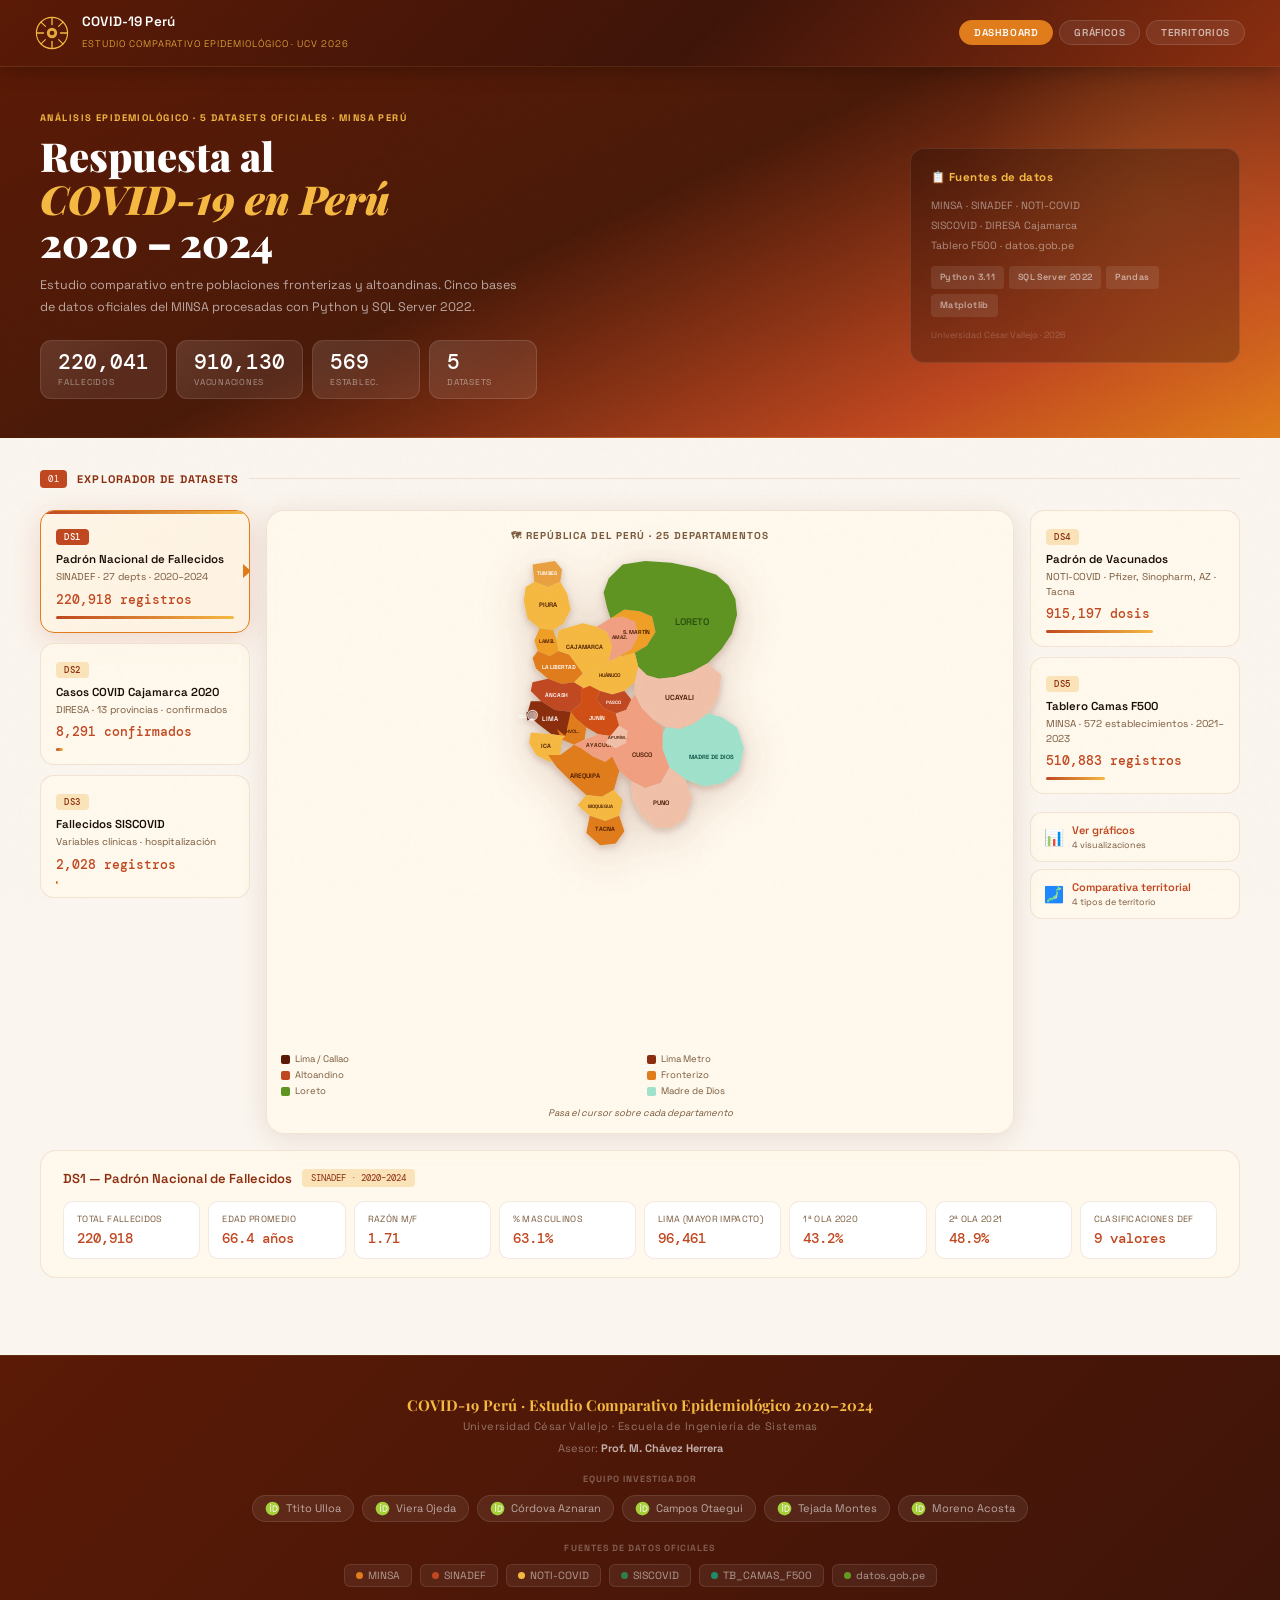
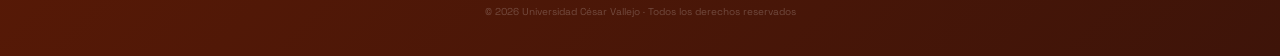
==== index.html @ 0654b274 "Add files via upload" ====
<!DOCTYPE html>
<html lang="es">
<head>
<meta charset="UTF-8"/>
<meta name="viewport" content="width=device-width, initial-scale=1.0"/>
<title>COVID-19 Perú — Dashboard Principal</title>
<link href="https://fonts.googleapis.com/css2?family=Playfair+Display:ital,wght@0,700;0,900;1,400&family=Space+Grotesk:wght@300;400;500;600;700&family=DM+Mono:wght@400;500&display=swap" rel="stylesheet"/>
<link rel="stylesheet" href="shared.css"/>
<style>
/* ── INDEX-SPECIFIC ── */
.dashboard {
  display: grid;
  grid-template-columns: 210px 1fr 210px;
  gap: 16px;
  align-items: start;
}
.ds-col { display:flex; flex-direction:column; gap:10px; }

/* Dataset cards */
.ds-card {
  background: var(--glass); border:1px solid var(--border);
  border-radius:14px; padding:13px 15px; cursor:pointer;
  transition: all .22s var(--ease); position:relative; overflow:hidden;
  backdrop-filter: blur(8px);
}
.ds-card::before {
  content:''; position:absolute; top:0; left:0; right:0; height:2.5px;
  background: linear-gradient(90deg,var(--c4),var(--c2));
  transform: scaleX(0); transform-origin:left;
  transition: transform .3s var(--ease);
}
.ds-card:hover { border-color:var(--c2); transform:translateY(-2px); box-shadow:var(--sh); }
.ds-card:hover::before, .ds-card.active::before { transform:scaleX(1); }
.ds-card.active {
  border:1.5px solid var(--c3);
  background: linear-gradient(135deg,#FFF5E6,var(--c0));
  box-shadow: 0 6px 28px rgba(192,72,32,.18);
}
.ds-card.left.active::after {
  content:''; position:absolute; right:-9px; top:50%; transform:translateY(-50%);
  border:7px solid transparent; border-left:8px solid var(--c3); z-index:2;
}
.ds-card.right.active::after {
  content:''; position:absolute; left:-9px; top:50%; transform:translateY(-50%);
  border:7px solid transparent; border-right:8px solid var(--c3); z-index:2;
}
.ds-tag {
  font-family:'DM Mono',monospace; font-size:9px; font-weight:500;
  background:var(--c1); color:var(--c5); padding:2px 8px;
  border-radius:4px; display:inline-block; margin-bottom:6px; letter-spacing:.06em;
  transition: all .2s;
}
.ds-card.active .ds-tag { background:var(--c4); color:#fff; }
.ds-card h3 { font-size:11.5px; font-weight:600; color:var(--ink); line-height:1.4; margin-bottom:3px; }
.ds-card p  { font-size:10px; color:var(--muted); line-height:1.45; }
.ds-stat { font-family:'DM Mono',monospace; font-size:13px; font-weight:500; color:var(--c4); margin-top:6px; }
.ds-bar {
  height:3px; border-radius:2px; margin-top:8px;
  background:linear-gradient(90deg,var(--c4),var(--c2));
  transform-origin:left; transition:transform .5s var(--ease);
}

/* Map wrapper */
.map-wrap {
  background: var(--glass); border:1px solid var(--border);
  border-radius:18px; padding:18px 14px 14px;
  display:flex; flex-direction:column; align-items:center;
  box-shadow: var(--sh); backdrop-filter:blur(10px);
  animation: mapReveal .9s var(--ease) .2s both;
}
.map-title {
  font-size:10px; font-weight:700; color:var(--muted);
  letter-spacing:.1em; text-transform:uppercase; text-align:center; margin-bottom:12px;
}
#peru-map {
  width:100%; max-width:260px;
  filter: drop-shadow(0 8px 22px rgba(90,26,6,.18));
  animation: mapReveal 1s var(--ease) .4s both;
}
.dep {
  cursor:pointer;
  transition: filter .18s, opacity .18s, transform .2s;
  transform-origin:center; transform-box:fill-box;
}
.dep:hover {
  filter:brightness(1.22) saturate(1.3);
  opacity:.88; transform:scale(1.025);
}
.dep-label {
  pointer-events:none;
  font-family:'Space Grotesk',sans-serif;
  font-weight:600;
}

.map-legend {
  display:grid; grid-template-columns:1fr 1fr; gap:4px 14px;
  margin-top:14px; width:100%;
}
.leg { display:flex; align-items:center; gap:5px; font-size:9.5px; color:var(--muted); }
.leg-sq { width:9px; height:9px; border-radius:2px; flex-shrink:0; }
.map-hint { font-size:9.5px; color:var(--muted); text-align:center; margin-top:10px; font-style:italic; }

/* Detail panel */
.detail-panel {
  background:var(--glass); border:1px solid var(--border);
  border-radius:16px; padding:18px 22px; margin-top:16px;
  backdrop-filter:blur(8px);
  animation:fadeUp .5s var(--ease) .5s both;
}
.dp-hdr { display:flex; align-items:center; gap:10px; margin-bottom:14px; flex-wrap:wrap; }
.dp-hdr h3 { font-size:13px; font-weight:600; color:var(--c5); }
.dp-sub { font-family:'DM Mono',monospace; font-size:9px; background:var(--c1); color:var(--c5); padding:3px 9px; border-radius:4px; }

/* Quick-nav links */
.quick-nav-link {
  display:flex; align-items:center; gap:8px;
  background:var(--glass); border:1px solid var(--border);
  border-radius:12px; padding:10px 13px; text-decoration:none;
  transition:all .2s var(--ease); font-size:11px; font-weight:600; color:var(--c4);
}
.quick-nav-link:hover { border-color:var(--c2); transform:translateY(-2px); box-shadow:var(--sh); }

@media(max-width:900px){
  .dashboard { grid-template-columns:1fr; }
}
</style>
</head>
<body>

<div class="map-tooltip" id="mapTooltip"></div>

<!-- ══ HEADER ══ -->
<header>
  <div class="logo">
    <svg class="logo-icon" viewBox="0 0 36 36" fill="none" xmlns="http://www.w3.org/2000/svg">
      <circle cx="18" cy="18" r="16.5" stroke="#F5B942" stroke-width="1.2"/>
      <circle cx="18" cy="18" r="5.5" fill="#F5B942" opacity=".9"/>
      <circle cx="18" cy="18" r="2.5" fill="#5A1A06"/>
      <line x1="18" y1="2" x2="18" y2="9" stroke="#F5B942" stroke-width="1.4" stroke-linecap="round"/>
      <line x1="18" y1="27" x2="18" y2="34" stroke="#F5B942" stroke-width="1.4" stroke-linecap="round"/>
      <line x1="2" y1="18" x2="9" y2="18" stroke="#F5B942" stroke-width="1.4" stroke-linecap="round"/>
      <line x1="27" y1="18" x2="34" y2="18" stroke="#F5B942" stroke-width="1.4" stroke-linecap="round"/>
      <line x1="6.4" y1="6.4" x2="11" y2="11" stroke="#F5B942" stroke-width="1.2" stroke-linecap="round"/>
      <line x1="25" y1="25" x2="29.6" y2="29.6" stroke="#F5B942" stroke-width="1.2" stroke-linecap="round"/>
      <line x1="29.6" y1="6.4" x2="25" y2="11" stroke="#F5B942" stroke-width="1.2" stroke-linecap="round"/>
      <line x1="11" y1="25" x2="6.4" y2="29.6" stroke="#F5B942" stroke-width="1.2" stroke-linecap="round"/>
    </svg>
    <div class="logo-text">
      <h1>COVID-19 Perú</h1>
      <span>Estudio Comparativo Epidemiológico · UCV 2026</span>
    </div>
  </div>
  <nav>
    <a href="index.html"       class="npill active">Dashboard</a>
    <a href="graficos.html"    class="npill">Gráficos</a>
    <a href="territorios.html" class="npill">Territorios</a>
  </nav>
</header>

<!-- ══ HERO ══ -->
<div class="hero">
  <div>
    <div class="hero-eyebrow">Análisis epidemiológico · 5 datasets oficiales · MINSA Perú</div>
    <h2 class="hero-title">Respuesta al<br/><em>COVID-19 en Perú</em><br/>2020 – 2024</h2>
    <p class="hero-sub">Estudio comparativo entre poblaciones fronterizas y altoandinas. Cinco bases de datos oficiales del MINSA procesadas con Python y SQL Server 2022.</p>
    <div class="hero-stats">
      <div class="hstat"><div class="hval counter" data-target="220918">0</div><div class="hlbl">Fallecidos</div></div>
      <div class="hstat"><div class="hval counter" data-target="915197">0</div><div class="hlbl">Vacunaciones</div></div>
      <div class="hstat"><div class="hval counter" data-target="572">0</div><div class="hlbl">Establec.</div></div>
      <div class="hstat"><div class="hval">5</div><div class="hlbl">Datasets</div></div>
    </div>
  </div>
  <div class="hero-source">
    <strong>📋 Fuentes de datos</strong>
    MINSA · SINADEF · NOTI-COVID<br/>
    SISCOVID · DIRESA Cajamarca<br/>
    Tablero F500 · datos.gob.pe
    <div class="src-pills">
      <span class="src-pill">Python 3.11</span>
      <span class="src-pill">SQL Server 2022</span>
      <span class="src-pill">Pandas</span>
      <span class="src-pill">Matplotlib</span>
    </div>
    <div style="font-size:9px;color:rgba(255,255,255,.22);margin-top:10px">Universidad César Vallejo · 2026</div>
  </div>
</div>

<!-- ══ MAIN ══ -->
<main>
  <section id="dashboard">
    <div class="sec-hdr reveal">
      <span class="sec-num">01</span>
      <span class="sec-ttl">Explorador de datasets</span>
      <div class="sec-line"></div>
    </div>

    <div class="dashboard">

      <!-- Columna izquierda -->
      <div class="ds-col">
        <div class="ds-card left active reveal" id="d1" onclick="activate(1)">
          <span class="ds-tag">DS1</span>
          <h3>Padrón Nacional de Fallecidos</h3>
          <p>SINADEF · 27 depts · 2020–2024</p>
          <div class="ds-stat">220,918 registros</div>
          <div class="ds-bar" style="width:100%"></div>
        </div>
        <div class="ds-card left reveal" id="d2" onclick="activate(2)">
          <span class="ds-tag">DS2</span>
          <h3>Casos COVID Cajamarca 2020</h3>
          <p>DIRESA · 13 provincias · confirmados</p>
          <div class="ds-stat">8,291 confirmados</div>
          <div class="ds-bar" style="width:4%"></div>
        </div>
        <div class="ds-card left reveal" id="d3" onclick="activate(3)">
          <span class="ds-tag">DS3</span>
          <h3>Fallecidos SISCOVID</h3>
          <p>Variables clínicas · hospitalización</p>
          <div class="ds-stat">2,028 registros</div>
          <div class="ds-bar" style="width:1%"></div>
        </div>
      </div>

      <!-- ══ MAPA PERÚ CENTRAL ══ -->
      <div class="map-wrap">
        <div class="map-title">🗺 República del Perú · 25 Departamentos</div>

        <!--
          SVG trazado a partir de coordenadas geográficas reales de Perú.
          Proyección: lon/lat → x/y lineal ajustada al viewBox 300×560.
          Longitud rango: ~69°O – ~81.5°O  → x: 0–300
          Latitud  rango: ~0.1°S – ~18.4°S → y: 0–560
          Factor x: 300/(81.5-69)  = ~24  | Factor y: 560/(18.4-0.1) = ~30.6
          Origin: lon=-81.5 → x=0 ; lat=-0.1°S → y=0 (norte arriba)
        -->
        <svg id="peru-map" viewBox="0 0 300 560" xmlns="http://www.w3.org/2000/svg">
          <defs>
            <filter id="dsh" x="-8%" y="-8%" width="116%" height="116%">
              <feDropShadow dx="0" dy="3" stdDeviation="4" flood-color="rgba(90,26,6,.22)"/>
            </filter>
          </defs>
          <g filter="url(#dsh)">

<!-- ══ TUMBES — extremo noroeste, pequeño trapecio ══ -->
<path class="dep" data-name="Tumbes" data-falls="—" fill="#E8A040"
  d="M26,12 L52,8 L60,18 L58,32 L44,38 L28,32 Z"/>
<text class="dep-label" x="43" y="24" text-anchor="middle" font-size="6" fill="#fff">TUMBES</text>

<!-- ══ PIURA — norte costa, más grande que Tumbes ══ -->
<path class="dep" data-name="Piura" data-falls="13,101" fill="#F5B942"
  d="M28,32 L44,38 L58,32 L66,46 L70,64 L62,80 L50,88 L34,86 L20,74 L16,54 L18,38 Z"/>
<text class="dep-label" x="44" y="61" text-anchor="middle" font-size="7.5" fill="#4A1A00">PIURA</text>

<!-- ══ LAMBAYEQUE — costa angosta ══ -->
<path class="dep" data-name="Lambayeque" data-falls="4,980" fill="#EF9F27"
  d="M34,86 L50,88 L54,100 L56,112 L46,118 L32,112 L28,100 Z"/>
<text class="dep-label" x="42" y="103" text-anchor="middle" font-size="6" fill="#4A1A00">LAMB.</text>

<!-- ══ LA LIBERTAD — costa-sierra norte, alargado E-O ══ -->
<path class="dep" data-name="La Libertad" data-falls="11,005" fill="#E07C1B"
  d="M32,112 L46,118 L56,112 L68,116 L82,122 L84,138 L74,148 L60,150 L44,144 L30,132 L26,120 Z"/>
<text class="dep-label" x="56" y="133" text-anchor="middle" font-size="6.5" fill="#fff">LA LIBERTAD</text>

<!-- ══ CAJAMARCA — sierra norte, grande, irregular ══ -->
<path class="dep" data-name="Cajamarca" data-falls="2,760" fill="#F5B942"
  d="M56,88 L70,84 L84,80 L100,84 L112,90 L118,106 L114,124 L100,134 L84,138 L68,116 L56,112 L54,100 Z"/>
<text class="dep-label" x="86" y="110" text-anchor="middle" font-size="7" fill="#4A1A00">CAJAMARCA</text>

<!-- ══ AMAZONAS — selva norte, debajo de Ecuador ══ -->
<path class="dep" data-name="Amazonas" data-falls="1,740" fill="#F0A080"
  d="M100,84 L116,74 L130,72 L144,78 L148,94 L140,110 L126,118 L114,124 L118,106 L112,90 Z"/>
<text class="dep-label" x="126" y="98" text-anchor="middle" font-size="6" fill="#4A1A00">AMAZ.</text>

<!-- ══ SAN MARTÍN — selva norcentral ══ -->
<path class="dep" data-name="San Martín" data-falls="2,910" fill="#EF9F27"
  d="M116,74 L132,64 L150,66 L164,72 L168,90 L158,106 L144,114 L130,118 L126,118 L140,110 L148,94 L144,78 L130,72 Z"/>
<text class="dep-label" x="146" y="92" text-anchor="middle" font-size="6.5" fill="#4A1A00">S. MARTÍN</text>

<!-- ══ LORETO — el más grande, noreste amazónico ══ -->
<path class="dep" data-name="Loreto" data-falls="4,352" fill="#5E9420"
  d="M130,12 L156,8 L186,10 L214,16 L238,24 L252,36 L260,52 L262,70
     L256,92 L244,110 L228,126 L210,136 L190,142 L172,144 L158,140
     L148,130 L144,114 L158,106 L168,90 L164,72 L150,66 L132,64 L116,74
     L112,62 L108,44 L114,28 Z"/>
<text class="dep-label" x="210" y="82" text-anchor="middle" font-size="11" fill="#2A5010">LORETO</text>

<!-- ══ ÁNCASH — sierra costera ══ -->
<path class="dep" data-name="Áncash" data-falls="4,290" fill="#C04820"
  d="M26,148 L44,144 L60,150 L74,148 L84,154 L82,172 L70,182 L52,180 L36,170 L24,158 Z"/>
<text class="dep-label" x="54" y="165" text-anchor="middle" font-size="6.5" fill="#fff">ÁNCASH</text>

<!-- ══ HUÁNUCO — sierra-selva central ══ -->
<path class="dep" data-name="Huánuco" data-falls="2,180" fill="#F5B942"
  d="M84,138 L100,134 L114,124 L126,118 L130,118 L144,114 L148,130 L144,148 L132,158 L118,162 L104,158 L92,152 L82,156 L82,172 L84,154 L74,148 Z"/>
<text class="dep-label" x="115" y="142" text-anchor="middle" font-size="6" fill="#4A1A00">HUÁNUCO</text>

<!-- ══ UCAYALI — selva central, segundo más grande ══ -->
<path class="dep" data-name="Ucayali" data-falls="2,420" fill="#F0C0A8"
  d="M148,130 L158,140 L172,144 L190,142 L210,136 L228,126 L244,140
     L240,166 L228,184 L212,196 L196,202 L180,200 L164,190 L152,178
     L144,162 L144,148 Z"/>
<text class="dep-label" x="196" y="168" text-anchor="middle" font-size="8.5" fill="#4A1A00">UCAYALI</text>

<!-- ══ LIMA — costa centro, mayor densidad poblacional ══ -->
<path class="dep" data-name="Lima" data-falls="96,461" fill="#8B2E10"
  d="M24,170 L36,170 L52,180 L70,182 L74,198 L64,210 L48,208 L32,196 L20,184 Z"/>
<text class="dep-label" x="46" y="193" text-anchor="middle" font-size="7.5" fill="#fff" font-weight="700">LIMA</text>

<!-- ══ CALLAO — muy pequeño, puerto de Lima ══ -->
<path class="dep" data-name="Callao" data-falls="10,853" fill="#5A1A06"
  d="M19,183 L26,180 L28,188 L20,192 Z"/>
<text class="dep-label" x="14" y="189" text-anchor="middle" font-size="5" fill="#fff">CLL</text>

<!-- ══ PASCO — sierra central, pequeño ══ -->
<path class="dep" data-name="Pasco" data-falls="—" fill="#C04820"
  d="M104,158 L118,162 L132,158 L140,168 L134,180 L122,184 L108,178 L100,168 Z"/>
<text class="dep-label" x="120" y="173" text-anchor="middle" font-size="5.5" fill="#fff">PASCO</text>

<!-- ══ JUNÍN — sierra-selva central ══ -->
<path class="dep" data-name="Junín" data-falls="7,602" fill="#D05015"
  d="M82,172 L82,156 L92,152 L104,158 L100,168 L108,178 L122,184 L126,198
     L116,210 L102,208 L88,200 L76,190 L70,182 Z"/>
<text class="dep-label" x="100" y="192" text-anchor="middle" font-size="6.5" fill="#fff">JUNÍN</text>

<!-- ══ HUANCAVELICA — sierra ══ -->
<path class="dep" data-name="Huancavelica" data-falls="—" fill="#E07C1B"
  d="M70,182 L76,190 L88,200 L86,214 L74,220 L60,214 L54,202 L64,210 Z"/>
<text class="dep-label" x="72" y="206" text-anchor="middle" font-size="5.5" fill="#4A1A00">HVCL.</text>

<!-- ══ ICA — costa sur ══ -->
<path class="dep" data-name="Ica" data-falls="3,820" fill="#F5B942"
  d="M48,208 L64,210 L60,214 L58,232 L46,240 L30,232 L22,218 L24,206 Z"/>
<text class="dep-label" x="42" y="224" text-anchor="middle" font-size="7" fill="#4A1A00">ICA</text>

<!-- ══ AYACUCHO — sierra sur centro ══ -->
<path class="dep" data-name="Ayacucho" data-falls="1,970" fill="#F0A080"
  d="M86,214 L102,208 L116,210 L126,198 L138,206 L136,224 L124,236
     L110,240 L96,234 L82,224 L74,220 Z"/>
<text class="dep-label" x="106" y="223" text-anchor="middle" font-size="6.5" fill="#4A1A00">AYACUCHO</text>

<!-- ══ APURÍMAC — sierra, pequeño entre Ayacucho/Cusco ══ -->
<path class="dep" data-name="Apurímac" data-falls="1,696" fill="#F0C0A8"
  d="M116,210 L126,198 L136,204 L134,218 L122,224 L110,218 Z"/>
<text class="dep-label" x="123" y="213" text-anchor="middle" font-size="5" fill="#4A1A00">APURÍM.</text>

<!-- ══ MADRE DE DIOS — selva sur, grande ══ -->
<path class="dep" data-name="Madre de Dios" data-falls="—" fill="#9FE1CB"
  d="M196,202 L212,196 L228,184 L244,188 L262,200 L270,224 L264,250
     L246,264 L224,268 L202,260 L184,246 L176,226 L176,208 L180,200 Z"/>
<text class="dep-label" x="232" y="236" text-anchor="middle" font-size="7" fill="#085041">MADRE DE DIOS</text>

<!-- ══ CUSCO — sierra sur, grande e irregular ══ -->
<path class="dep" data-name="Cusco" data-falls="5,291" fill="#F0A080"
  d="M122,184 L134,180 L140,168 L144,162 L152,178 L164,190 L176,200
     L176,208 L176,226 L184,246 L174,264 L156,270 L140,262 L126,250
     L118,234 L124,236 L136,224 L134,218 L136,204 L126,198 Z"/>
<text class="dep-label" x="152" y="234" text-anchor="middle" font-size="7.5" fill="#4A1A00">CUSCO</text>

<!-- ══ AREQUIPA — costa-sierra sur, grande ══ -->
<path class="dep" data-name="Arequipa" data-falls="10,636" fill="#E07C1B"
  d="M58,232 L74,220 L82,224 L96,234 L110,240 L118,234 L126,250 L120,272
     L106,280 L88,278 L70,262 L54,246 L44,232 Z"/>
<text class="dep-label" x="86" y="258" text-anchor="middle" font-size="7.5" fill="#4A1A00">AREQUIPA</text>

<!-- ══ PUNO — sierra sur, altiplano, frontera con Bolivia ══ -->
<path class="dep" data-name="Puno" data-falls="3,540" fill="#F0C0A8"
  d="M156,270 L174,264 L184,246 L202,260 L210,282 L202,306 L186,316
     L168,316 L152,302 L142,284 L140,270 L140,262 Z"/>
<text class="dep-label" x="174" y="290" text-anchor="middle" font-size="7.5" fill="#4A1A00">PUNO</text>

<!-- ══ MOQUEGUA — pequeño, costa-sierra sur ══ -->
<path class="dep" data-name="Moquegua" data-falls="—" fill="#F5B942"
  d="M88,278 L106,280 L120,272 L130,284 L126,302 L110,308 L92,302 L78,290 Z"/>
<text class="dep-label" x="104" y="293" text-anchor="middle" font-size="5.5" fill="#4A1A00">MOQUEGUA</text>

<!-- ══ TACNA — extremo sur, frontera con Chile ══ -->
<path class="dep" data-name="Tacna" data-falls="1,820" fill="#E07C1B"
  d="M92,302 L110,308 L126,302 L132,320 L122,334 L104,336 L88,322 Z"/>
<text class="dep-label" x="110" y="320" text-anchor="middle" font-size="7" fill="#4A1A00" font-weight="700">TACNA</text>

<!-- ══ CAPITAL LIMA — pin animado ══ -->
<circle cx="26" cy="186" r="5.5" fill="none" stroke="#fff" stroke-width="1.5" opacity=".8" pointer-events="none"/>
<circle cx="26" cy="186" r="3" fill="#fff" opacity=".9" pointer-events="none">
  <animate attributeName="r" values="3;5.5;3" dur="2.2s" repeatCount="indefinite"/>
  <animate attributeName="opacity" values=".9;.35;.9" dur="2.2s" repeatCount="indefinite"/>
</circle>

          </g>
        </svg>

        <div class="map-legend">
          <span class="leg"><span class="leg-sq" style="background:#5A1A06"></span>Lima / Callao</span>
          <span class="leg"><span class="leg-sq" style="background:#8B2E10"></span>Lima Metro</span>
          <span class="leg"><span class="leg-sq" style="background:#C04820"></span>Altoandino</span>
          <span class="leg"><span class="leg-sq" style="background:#E07C1B"></span>Fronterizo</span>
          <span class="leg"><span class="leg-sq" style="background:#5E9420"></span>Loreto</span>
          <span class="leg"><span class="leg-sq" style="background:#9FE1CB"></span>Madre de Dios</span>
        </div>
        <p class="map-hint">Pasa el cursor sobre cada departamento</p>
      </div>

      <!-- Columna derecha -->
      <div class="ds-col">
        <div class="ds-card right reveal" id="d4" onclick="activate(4)">
          <span class="ds-tag">DS4</span>
          <h3>Padrón de Vacunados</h3>
          <p>NOTI-COVID · Pfizer, Sinopharm, AZ · Tacna</p>
          <div class="ds-stat">915,197 dosis</div>
          <div class="ds-bar" style="width:60%"></div>
        </div>
        <div class="ds-card right reveal" id="d5" onclick="activate(5)">
          <span class="ds-tag">DS5</span>
          <h3>Tablero Camas F500</h3>
          <p>MINSA · 572 establecimientos · 2021–2023</p>
          <div class="ds-stat">510,883 registros</div>
          <div class="ds-bar" style="width:33%"></div>
        </div>
        <div style="margin-top:8px;display:flex;flex-direction:column;gap:7px">
          <a href="graficos.html" class="quick-nav-link">
            <span style="font-size:16px">📊</span>
            <span>Ver gráficos<br/><span style="font-size:9px;font-weight:400;color:var(--muted)">4 visualizaciones</span></span>
          </a>
          <a href="territorios.html" class="quick-nav-link">
            <span style="font-size:16px">🗾</span>
            <span>Comparativa territorial<br/><span style="font-size:9px;font-weight:400;color:var(--muted)">4 tipos de territorio</span></span>
          </a>
        </div>
      </div>
    </div>

    <!-- Panel indicadores -->
    <div class="detail-panel reveal" id="detail-panel">
      <div class="dp-hdr">
        <h3 id="panel-title">DS1 — Padrón Nacional de Fallecidos</h3>
        <span class="dp-sub" id="panel-sub">SINADEF · 2020–2024</span>
      </div>
      <div class="metrics-grid" id="panel-grid"></div>
    </div>
  </section>
</main>

<!-- ══ FOOTER ══ -->
<footer class="site-footer">
  <div class="footer-inner">
    <div class="ft-title">COVID-19 Perú · Estudio Comparativo Epidemiológico 2020–2024</div>
    <div class="ft-university">Universidad César Vallejo · Escuela de Ingeniería de Sistemas</div>
    <div class="ft-advisor">Asesor: <strong>Prof. M. Chávez Herrera</strong></div>
    <div class="ft-team-label">Equipo investigador</div>
    <div class="ft-team">
      <a href="https://orcid.org/0009-0001-5290-4197" target="_blank" rel="noopener" class="ft-author"><svg class="orcid-icon" viewBox="0 0 24 24"><circle cx="12" cy="12" r="11" fill="#A6CE39"/><path d="M8.5 7h1.2v10H8.5V7zm3.8 0h3.2c3 0 4.5 1.7 4.5 5s-1.5 5-4.5 5h-3.2V7zm1.2 1.2v7.6h1.9c2.2 0 3.3-1.3 3.3-3.8s-1.1-3.8-3.3-3.8h-1.9z" fill="#fff"/><circle cx="9.1" cy="5.2" r="1" fill="#fff"/></svg>Ttito Ulloa</a>
      <a href="https://orcid.org/0009-0002-9994-5348" target="_blank" rel="noopener" class="ft-author"><svg class="orcid-icon" viewBox="0 0 24 24"><circle cx="12" cy="12" r="11" fill="#A6CE39"/><path d="M8.5 7h1.2v10H8.5V7zm3.8 0h3.2c3 0 4.5 1.7 4.5 5s-1.5 5-4.5 5h-3.2V7zm1.2 1.2v7.6h1.9c2.2 0 3.3-1.3 3.3-3.8s-1.1-3.8-3.3-3.8h-1.9z" fill="#fff"/><circle cx="9.1" cy="5.2" r="1" fill="#fff"/></svg>Viera Ojeda</a>
      <a href="https://orcid.org/0009-0005-4680-3567" target="_blank" rel="noopener" class="ft-author"><svg class="orcid-icon" viewBox="0 0 24 24"><circle cx="12" cy="12" r="11" fill="#A6CE39"/><path d="M8.5 7h1.2v10H8.5V7zm3.8 0h3.2c3 0 4.5 1.7 4.5 5s-1.5 5-4.5 5h-3.2V7zm1.2 1.2v7.6h1.9c2.2 0 3.3-1.3 3.3-3.8s-1.1-3.8-3.3-3.8h-1.9z" fill="#fff"/><circle cx="9.1" cy="5.2" r="1" fill="#fff"/></svg>Córdova Aznaran</a>
      <a href="https://orcid.org/0009-0003-2269-3434" target="_blank" rel="noopener" class="ft-author"><svg class="orcid-icon" viewBox="0 0 24 24"><circle cx="12" cy="12" r="11" fill="#A6CE39"/><path d="M8.5 7h1.2v10H8.5V7zm3.8 0h3.2c3 0 4.5 1.7 4.5 5s-1.5 5-4.5 5h-3.2V7zm1.2 1.2v7.6h1.9c2.2 0 3.3-1.3 3.3-3.8s-1.1-3.8-3.3-3.8h-1.9z" fill="#fff"/><circle cx="9.1" cy="5.2" r="1" fill="#fff"/></svg>Campos Otaegui</a>
      <a href="https://orcid.org/0009-0008-6090-768X" target="_blank" rel="noopener" class="ft-author"><svg class="orcid-icon" viewBox="0 0 24 24"><circle cx="12" cy="12" r="11" fill="#A6CE39"/><path d="M8.5 7h1.2v10H8.5V7zm3.8 0h3.2c3 0 4.5 1.7 4.5 5s-1.5 5-4.5 5h-3.2V7zm1.2 1.2v7.6h1.9c2.2 0 3.3-1.3 3.3-3.8s-1.1-3.8-3.3-3.8h-1.9z" fill="#fff"/><circle cx="9.1" cy="5.2" r="1" fill="#fff"/></svg>Tejada Montes</a>
      <a href="https://orcid.org/0009-0006-7442-1854" target="_blank" rel="noopener" class="ft-author"><svg class="orcid-icon" viewBox="0 0 24 24"><circle cx="12" cy="12" r="11" fill="#A6CE39"/><path d="M8.5 7h1.2v10H8.5V7zm3.8 0h3.2c3 0 4.5 1.7 4.5 5s-1.5 5-4.5 5h-3.2V7zm1.2 1.2v7.6h1.9c2.2 0 3.3-1.3 3.3-3.8s-1.1-3.8-3.3-3.8h-1.9z" fill="#fff"/><circle cx="9.1" cy="5.2" r="1" fill="#fff"/></svg>Moreno Acosta</a>
    </div>
    <div class="ft-sources-label">Fuentes de datos oficiales</div>
    <div class="ft-sources">
      <a href="https://www.gob.pe/minsa" target="_blank" rel="noopener" class="ft-source-link"><span class="src-dot" style="background:#E07C1B"></span>MINSA</a>
      <a href="https://www.datosabiertos.gob.pe/dataset/informaci%C3%B3n-de-fallecidos-del-sistema-nacional-de-defunciones-ministerio-de-salud" target="_blank" rel="noopener" class="ft-source-link"><span class="src-dot" style="background:#C04820"></span>SINADEF</a>
      <a href="https://www.datosabiertos.gob.pe/dataset/casos-positivos-por-covid-19-ministerio-de-salud-minsa" target="_blank" rel="noopener" class="ft-source-link"><span class="src-dot" style="background:#F5B942"></span>NOTI-COVID</a>
      <a href="https://covid19.minsa.gob.pe/sala_situacional.asp" target="_blank" rel="noopener" class="ft-source-link"><span class="src-dot" style="background:#2E7D4F"></span>SISCOVID</a>
      <a href="https://www.datosabiertos.gob.pe/dataset/camas-hospitalarias-tb_camas_f500-ministerio-de-salud" target="_blank" rel="noopener" class="ft-source-link"><span class="src-dot" style="background:#1D8C6A"></span>TB_CAMAS_F500</a>
      <a href="https://www.datosabiertos.gob.pe/group/datos-abiertos-de-covid-19" target="_blank" rel="noopener" class="ft-source-link"><span class="src-dot" style="background:#639922"></span>datos.gob.pe</a>
    </div>
    <div class="ft-copy">© 2026 Universidad César Vallejo · Todos los derechos reservados</div>
  </div>
</footer>

<script>
/* ── Dataset data ── */
const DATA = {
  1:{title:"DS1 — Padrón Nacional de Fallecidos",sub:"SINADEF · 2020–2024",metrics:[
    {l:"Total fallecidos",v:"220,918"},{l:"Edad promedio",v:"66.4 años"},
    {l:"Razón M/F",v:"1.71"},{l:"% masculinos",v:"63.1%"},
    {l:"Lima (mayor impacto)",v:"96,461"},{l:"1ª Ola 2020",v:"43.2%"},
    {l:"2ª Ola 2021",v:"48.9%"},{l:"Clasificaciones DEF",v:"9 valores"}]},
  2:{title:"DS2 — Cajamarca 2020",sub:"DIRESA Cajamarca",metrics:[
    {l:"Provincias cubiertas",v:"13"},{l:"Casos confirmados",v:"8,291"},
    {l:"Fallecidos registrados",v:"6"},{l:"Recuperados",v:"3,438"},
    {l:"Sospechosos",v:"registrados"},{l:"Cobertura temporal",v:"Año 2020"}]},
  3:{title:"DS3 — Fallecidos SISCOVID",sub:"MINSA · variables clínicas",metrics:[
    {l:"Registros totales",v:"2,028"},{l:"Hospitalizados",v:"91.5%"},
    {l:"Fallec. en establec.",v:"93.2%"},{l:"Concentrado Tacna",v:"97.8%"},
    {l:"Departamentos",v:"9"},{l:"Variables clínicas",v:"incluidas"}]},
  4:{title:"DS4 — Padrón Vacunados NOTI-COVID",sub:"Tacna · feb 2021 – oct 2024",metrics:[
    {l:"Total aplicaciones",v:"915,197"},{l:"Pfizer",v:"68.0%"},
    {l:"Sinopharm",v:"20.6%"},{l:"AstraZeneca",v:"8.0%"},
    {l:"Moderna",v:"3.4%"},{l:"Pico jul 2021",v:"103,507 dosis"},
    {l:"Grupo 20–29 años",v:"16.4%"},{l:"Mujeres vacunadas",v:"50.6%"}]},
  5:{title:"DS5 — Tablero Camas F500",sub:"MINSA · mar 2021 – dic 2023",metrics:[
    {l:"Registros longitudinales",v:"510,883"},{l:"Establecimientos",v:"572"},
    {l:"UCI nacionales",v:"156 camas"},{l:"Ventiladores totales",v:"401"},
    {l:"Front. selváticos UCI",v:"18"},{l:"Altoandinos UCI",v:"34"},
    {l:"Costa/Interior UCI",v:"93"},{l:"Regiones cubiertas",v:"25"}]}
};

const EASE = t => 1 - Math.pow(1-t, 4);

function activate(n) {
  [1,2,3,4,5].forEach(i => {
    const c = document.getElementById('d'+i);
    if(c) c.classList.remove('active');
  });
  document.getElementById('d'+n).classList.add('active');
  const d = DATA[n];
  document.getElementById('panel-title').textContent = d.title;
  document.getElementById('panel-sub').textContent   = d.sub;
  const grid = document.getElementById('panel-grid');
  grid.style.cssText = 'opacity:0;transform:translateY(8px);transition:none';
  setTimeout(() => {
    grid.innerHTML = d.metrics.map((m,i) => `
      <div class="metric" style="animation-delay:${i*.045}s">
        <div class="metric-lbl">${m.l}</div>
        <div class="metric-val" style="font-size:${m.v.length>12?'11px':'14px'}">${m.v}</div>
      </div>`).join('');
    requestAnimationFrame(() => {
      grid.style.cssText = 'opacity:1;transform:translateY(0);transition:opacity .3s,transform .3s';
    });
  }, 140);
}
activate(1);

/* Counters */
function animCount(el) {
  const target = +el.dataset.target;
  const dur = 1800; const start = performance.now();
  (function step(now){
    const t = Math.min((now-start)/dur, 1);
    el.textContent = Math.round(EASE(t)*target).toLocaleString('es-PE');
    if(t < 1) requestAnimationFrame(step);
  })(start);
}
setTimeout(() => document.querySelectorAll('.counter').forEach(animCount), 450);

/* Scroll reveal */
const ro = new IntersectionObserver(ee => {
  ee.forEach(e => { if(e.isIntersecting){ e.target.classList.add('visible'); ro.unobserve(e.target); } });
}, {threshold:.1});
document.querySelectorAll('.reveal').forEach(el => ro.observe(el));

/* Map tooltip */
const tooltip = document.getElementById('mapTooltip');
document.querySelectorAll('.dep').forEach(dep => {
  dep.addEventListener('mouseenter', () => {
    tooltip.innerHTML = `<strong>${dep.dataset.name}</strong>Fallecidos: ${dep.dataset.falls||'—'}`;
    tooltip.classList.add('show');
  });
  dep.addEventListener('mousemove', e => {
    tooltip.style.left = (e.clientX+14)+'px';
    tooltip.style.top  = (e.clientY-36)+'px';
  });
  dep.addEventListener('mouseleave', () => tooltip.classList.remove('show'));
});
</script>
</body>
</html>
---- shared.css ----
/* ══════════════════════════════════════════════
   COVID-19 PERÚ — SHARED STYLES
   Universidad César Vallejo · 2026
══════════════════════════════════════════════ */

/* ── TOKENS ── */
:root {
  --ink:    #1A0E06;
  --paper:  #FAF5EE;
  --c0:     #FEF3E2;
  --c1:     #FAE3B8;
  --c2:     #F5B942;
  --c3:     #E07C1B;
  --c4:     #C04820;
  --c5:     #8B2E10;
  --c6:     #5A1A06;
  --green:  #2E7D4F;
  --teal:   #1D8C6A;
  --muted:  #7A5A3C;
  --border: rgba(160,100,50,.14);
  --glass:  rgba(255,248,235,.85);
  --sh:     0 4px 28px rgba(90,26,6,.11);
  --ease:   cubic-bezier(.4,0,.2,1);
}

* { box-sizing: border-box; margin: 0; padding: 0; }
html { scroll-behavior: smooth; }

body {
  font-family: 'Space Grotesk', sans-serif;
  background: var(--paper);
  color: var(--ink);
  min-height: 100vh;
  display: flex;
  flex-direction: column;
}

/* noise overlay */
body::before {
  content: '';
  position: fixed; inset: 0;
  pointer-events: none; z-index: 9000;
  opacity: .35;
  background-image: url("data:image/svg+xml,%3Csvg viewBox='0 0 200 200' xmlns='http://www.w3.org/2000/svg'%3E%3Cfilter id='n'%3E%3CfeTurbulence type='fractalNoise' baseFrequency='.85' numOctaves='4' stitchTiles='stitch'/%3E%3C/filter%3E%3Crect width='100%25' height='100%25' filter='url(%23n)' opacity='.03'/%3E%3C/svg%3E");
}

/* ── KEYFRAMES ── */
@keyframes fadeUp    { from { opacity:0; transform:translateY(26px) } to { opacity:1; transform:translateY(0) } }
@keyframes fadeIn    { from { opacity:0 } to { opacity:1 } }
@keyframes slideRight{ from { opacity:0; transform:translateX(-18px) } to { opacity:1; transform:translateX(0) } }
@keyframes slideLeft { from { opacity:0; transform:translateX(18px) } to { opacity:1; transform:translateX(0) } }
@keyframes mapReveal { from { opacity:0; transform:scale(.95) } to { opacity:1; transform:scale(1) } }
@keyframes spinSlow  { to { transform:rotate(360deg) } }
@keyframes navIn     { from { opacity:0; transform:translateY(-10px) } to { opacity:1; transform:translateY(0) } }
@keyframes pulse     { 0%,100%{transform:scale(1);opacity:1} 50%{transform:scale(1.12);opacity:.7} }

/* ── HEADER ── */
header {
  background: linear-gradient(135deg, var(--c6) 0%, #3E1409 55%, var(--c5) 100%);
  padding: .9rem 2.2rem;
  display: flex; align-items: center; justify-content: space-between;
  position: sticky; top: 0; z-index: 500;
  border-bottom: 1px solid rgba(255,200,100,.1);
  box-shadow: 0 2px 20px rgba(0,0,0,.28);
  animation: navIn .5s var(--ease) both;
}
.logo { display:flex; align-items:center; gap:13px; }
.logo-icon { width:34px; height:34px; flex-shrink:0; animation:spinSlow 22s linear infinite; }
.logo-text h1 { font-size:13.5px; font-weight:600; color:#fff; letter-spacing:.01em; line-height:1.2; }
.logo-text span { font-size:9.5px; color:var(--c2); letter-spacing:.1em; text-transform:uppercase; font-weight:300; }
nav { display:flex; gap:6px; align-items:center; }
.npill {
  font-size:10px; font-weight:600; color:rgba(255,255,255,.65);
  background:rgba(255,255,255,.07); border:1px solid rgba(255,255,255,.12);
  border-radius:99px; padding:5px 14px; cursor:pointer;
  text-decoration:none; letter-spacing:.06em; text-transform:uppercase;
  transition: all .2s var(--ease);
}
.npill:hover { background:rgba(255,255,255,.16); color:#fff; border-color:rgba(255,255,255,.26); }
.npill.active { background:var(--c3); border-color:var(--c3); color:#fff; }

/* ── MAIN WRAPPER ── */
main { padding:2rem 2.5rem; max-width:1280px; margin:0 auto; width:100%; flex:1; }
section { margin-bottom:2.8rem; }

/* ── SECTION HEADER ── */
.sec-hdr { display:flex; align-items:center; gap:10px; margin-bottom:1.4rem; }
.sec-num  { font-family:'DM Mono',monospace; font-size:9px; background:var(--c4); color:#fff; padding:3px 8px; border-radius:4px; letter-spacing:.07em; }
.sec-ttl  { font-size:11px; font-weight:700; color:var(--c5); letter-spacing:.1em; text-transform:uppercase; }
.sec-line { flex:1; height:1px; background:var(--border); }

/* ── REVEAL ── */
.reveal { opacity:0; transform:translateY(22px); transition:opacity .6s var(--ease), transform .6s var(--ease); }
.reveal.visible { opacity:1; transform:translateY(0); }

/* ── HERO ── */
.hero {
  background: linear-gradient(155deg, var(--c6) 0%, #4A1A09 45%, var(--c4) 80%, var(--c3) 100%);
  padding: 2.8rem 2.5rem 2.4rem;
  display: grid; grid-template-columns:1fr 330px; gap:2.5rem; align-items:center;
  position: relative; overflow:hidden;
}
.hero::before {
  content:''; position:absolute; right:-60px; top:-60px;
  width:380px; height:380px; border-radius:50%;
  background:radial-gradient(circle,rgba(245,185,66,.14) 0%,transparent 70%);
  pointer-events:none;
}
.hero::after {
  content:''; position:absolute; left:0; bottom:0; right:0;
  height:1px; background:linear-gradient(90deg,transparent,rgba(245,185,66,.3),transparent);
}
.hero-eyebrow {
  font-size:9.5px; font-weight:700; letter-spacing:.15em; text-transform:uppercase;
  color:var(--c2); margin-bottom:10px;
  animation:fadeUp .5s var(--ease) .1s both;
}
.hero-title {
  font-family:'Playfair Display',serif;
  font-size:clamp(24px,3.5vw,40px); font-weight:900;
  color:#fff; line-height:1.08; margin-bottom:12px;
  animation:fadeUp .6s var(--ease) .18s both;
}
.hero-title em { color:var(--c2); font-style:italic; }
.hero-sub {
  font-size:12.5px; color:rgba(255,255,255,.62); line-height:1.7;
  max-width:480px; animation:fadeUp .6s var(--ease) .26s both;
}
.hero-stats {
  display:flex; gap:9px; flex-wrap:wrap; margin-top:1.4rem;
  animation:fadeUp .6s var(--ease) .34s both;
}
.hstat {
  background:rgba(255,255,255,.08); border:1px solid rgba(255,255,255,.13);
  border-radius:11px; padding:11px 17px; min-width:108px;
  transition:all .22s var(--ease); cursor:default; position:relative; overflow:hidden;
}
.hstat::after { content:''; position:absolute; inset:0; background:linear-gradient(135deg,rgba(255,255,255,.05) 0%,transparent 60%); }
.hstat:hover { transform:translateY(-3px); background:rgba(255,255,255,.14); }
.hval { font-family:'DM Mono',monospace; font-size:21px; font-weight:500; color:#fff; line-height:1; }
.hlbl { font-size:8.5px; color:rgba(255,255,255,.48); letter-spacing:.09em; text-transform:uppercase; margin-top:4px; }
.hero-source {
  background:rgba(0,0,0,.25); border:1px solid rgba(255,255,255,.1);
  border-radius:14px; padding:18px 20px; font-size:10.5px;
  color:rgba(255,255,255,.48); line-height:1.9;
  animation:slideLeft .7s var(--ease) .32s both;
  backdrop-filter:blur(8px);
}
.hero-source strong { color:var(--c2); font-size:11.5px; display:block; margin-bottom:7px; letter-spacing:.04em; }
.src-pills { display:flex; flex-wrap:wrap; gap:5px; margin-top:10px; }
.src-pill {
  font-size:9px; font-weight:600; padding:3px 9px; border-radius:4px;
  background:rgba(255,255,255,.09); color:rgba(255,255,255,.55); letter-spacing:.04em;
}

/* ── METRIC CARDS ── */
.metrics-grid { display:grid; grid-template-columns:repeat(auto-fill,minmax(130px,1fr)); gap:8px; }
.metric {
  background:#fff; border:1px solid var(--border); border-radius:10px;
  padding:11px 13px; transition:transform .18s var(--ease), box-shadow .18s;
}
.metric:hover { transform:translateY(-2px); box-shadow:var(--sh); }
.metric-lbl { font-size:9px; color:var(--muted); letter-spacing:.04em; text-transform:uppercase; margin-bottom:4px; }
.metric-val { font-family:'DM Mono',monospace; font-size:14px; font-weight:500; color:var(--c4); }

/* ── FOOTER ── */
.site-footer {
  background: linear-gradient(135deg, var(--c6) 0%, #3E1409 100%);
  padding: 2.4rem 2.5rem;
  border-top: 1px solid rgba(255,200,100,.1);
}
.footer-inner { max-width:1280px; margin:0 auto; text-align:center; }
.ft-title       { font-family:'Playfair Display',serif; font-size:15px; color:var(--c2); font-weight:700; margin-bottom:4px; }
.ft-university  { font-size:11px; color:rgba(255,255,255,.4); margin-bottom:8px; letter-spacing:.04em; }
.ft-advisor     { font-size:11px; color:rgba(255,255,255,.4); margin-bottom:18px; }
.ft-advisor strong { color:rgba(255,255,255,.65); }
.ft-team-label  { font-size:9px; font-weight:700; letter-spacing:.12em; text-transform:uppercase; color:rgba(255,255,255,.3); margin-bottom:10px; }
.ft-team        { display:flex; flex-wrap:wrap; justify-content:center; gap:8px; margin-bottom:20px; }
.ft-author {
  display:inline-flex; align-items:center; gap:6px;
  font-size:11px; color:rgba(255,255,255,.6);
  text-decoration:none; background:rgba(255,255,255,.07);
  border:1px solid rgba(255,255,255,.1); border-radius:99px;
  padding:5px 12px; transition:all .2s var(--ease);
}
.ft-author:hover { background:rgba(166,206,57,.15); border-color:#A6CE39; color:#fff; }
.orcid-icon { width:15px; height:15px; flex-shrink:0; }
.ft-sources-label { font-size:9px; font-weight:700; letter-spacing:.12em; text-transform:uppercase; color:rgba(255,255,255,.3); margin-bottom:10px; }
.ft-sources { display:flex; flex-wrap:wrap; justify-content:center; gap:8px; margin-bottom:18px; }
.ft-source-link {
  display:inline-flex; align-items:center; gap:5px;
  font-size:10.5px; color:rgba(255,255,255,.55);
  text-decoration:none; background:rgba(255,255,255,.06);
  border:1px solid rgba(255,255,255,.1); border-radius:6px;
  padding:4px 11px; transition:all .2s var(--ease);
}
.ft-source-link:hover { background:rgba(255,255,255,.14); color:#fff; border-color:rgba(255,255,255,.25); }
.src-dot { width:7px; height:7px; border-radius:50%; display:inline-block; flex-shrink:0; }
.ft-copy { font-size:10px; color:rgba(255,255,255,.22); margin-top:4px; }

/* ── MAP TOOLTIP ── */
.map-tooltip {
  position:fixed; background:rgba(26,14,6,.9);
  color:#fff; font-size:11px; padding:7px 11px;
  border-radius:8px; pointer-events:none; z-index:9999;
  opacity:0; transition:opacity .15s; white-space:nowrap;
  border:1px solid rgba(245,185,66,.25);
  font-family:'Space Grotesk',sans-serif;
}
.map-tooltip.show { opacity:1; }
.map-tooltip strong { color:var(--c2); display:block; font-size:10px; margin-bottom:2px; }

/* ── RESPONSIVE ── */
@media(max-width:900px) {
  .hero { grid-template-columns:1fr; }
}
@media(max-width:600px) {
  main    { padding:1.2rem; }
  .hero   { padding:1.8rem 1.2rem; }
  header  { padding:.8rem 1.2rem; }
}
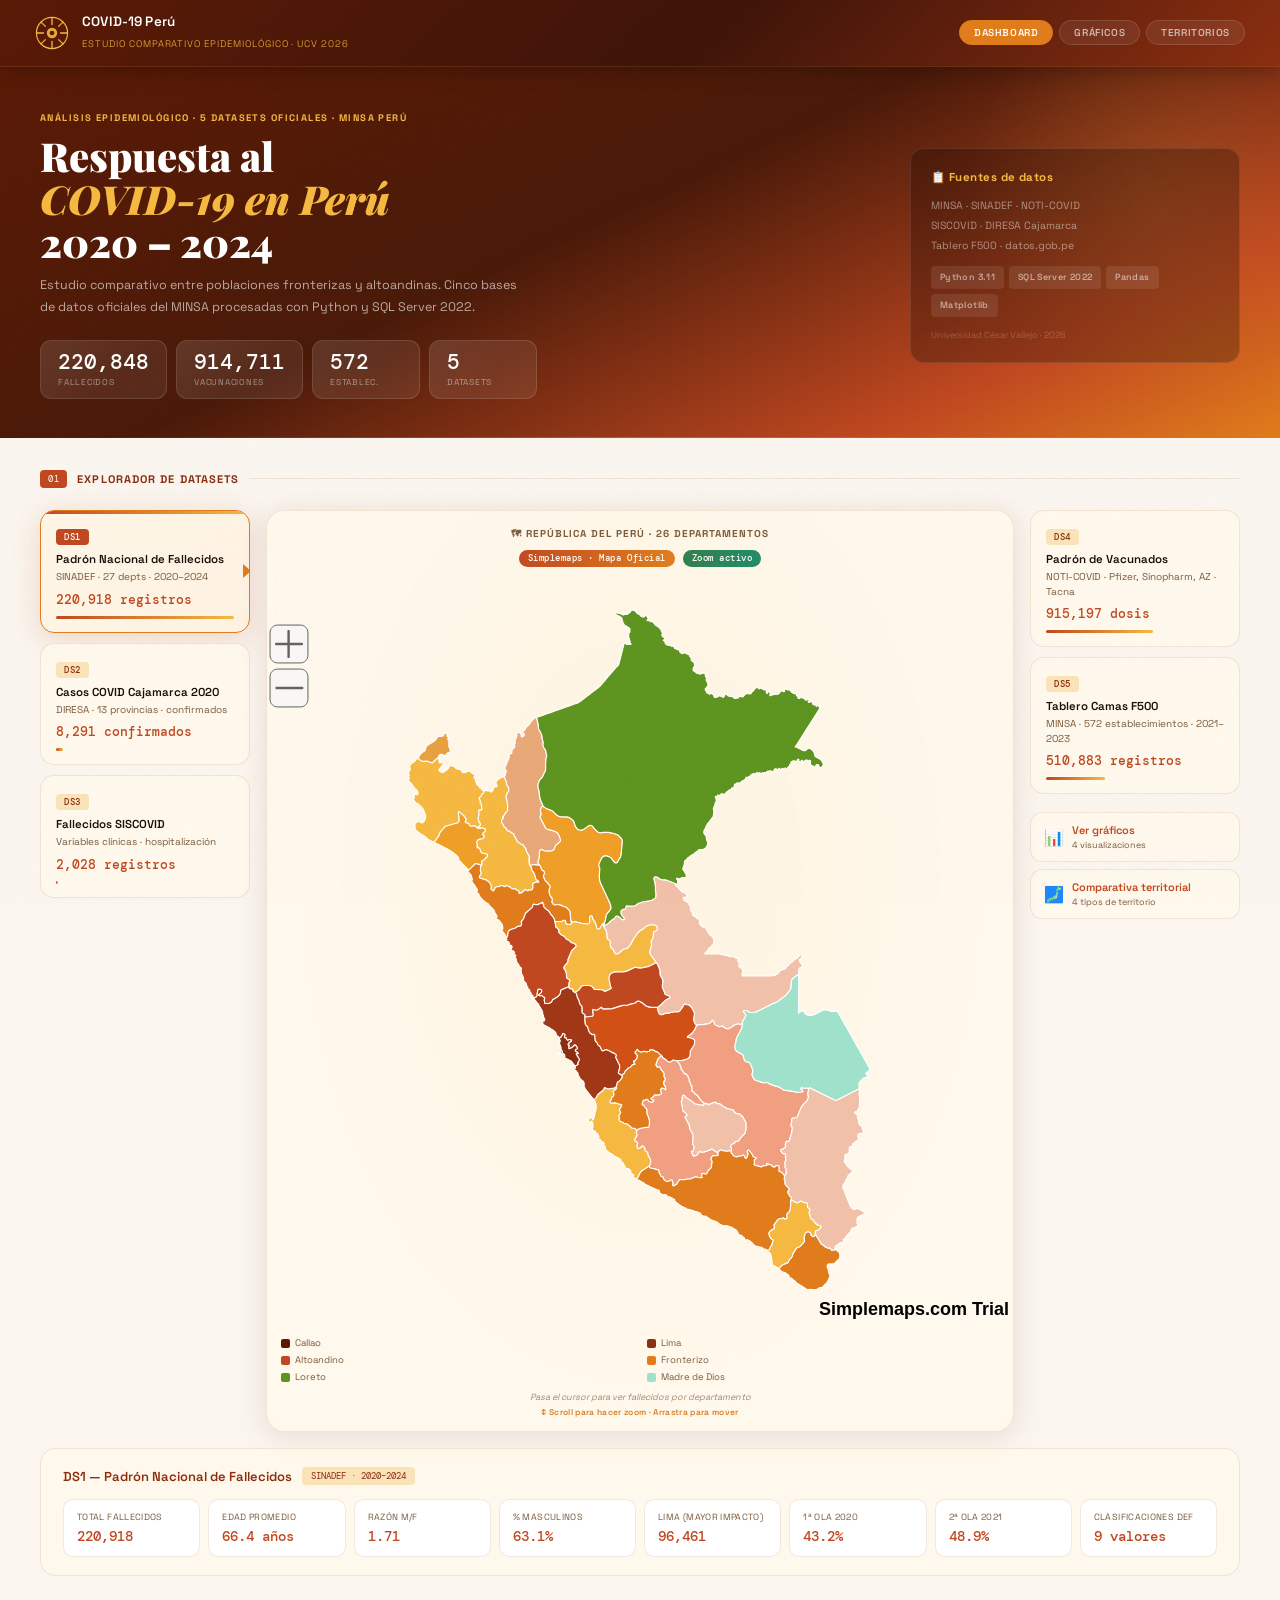
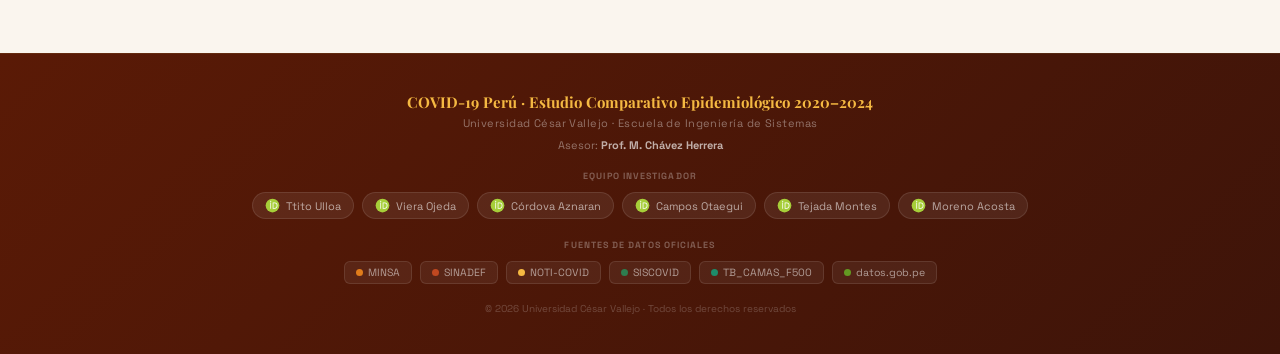
==== commit 78a790ed: "Add files via upload" ====
--- a/index.html
+++ b/index.html
@@ -6,6 +6,11 @@
 <title>COVID-19 Perú — Dashboard Principal</title>
 <link href="https://fonts.googleapis.com/css2?family=Playfair+Display:ital,wght@0,700;0,900;1,400&family=Space+Grotesk:wght@300;400;500;600;700&family=DM+Mono:wght@400;500&display=swap" rel="stylesheet"/>
 <link rel="stylesheet" href="shared.css"/>
+
+<!-- Simplemaps Peru -->
+<script src="mapdata.js"></script>
+<script src="countrymap.js"></script>
+
 <style>
 /* ── INDEX-SPECIFIC ── */
 .dashboard {
@@ -60,49 +65,117 @@
   transform-origin:left; transition:transform .5s var(--ease);
 }
 
-/* Map wrapper */
+/* ══ MAP WRAPPER — Simplemaps ══ */
 .map-wrap {
-  background: var(--glass); border:1px solid var(--border);
-  border-radius:18px; padding:18px 14px 14px;
-  display:flex; flex-direction:column; align-items:center;
-  box-shadow: var(--sh); backdrop-filter:blur(10px);
+  background: var(--glass);
+  border: 1px solid var(--border);
+  border-radius: 18px;
+  padding: 16px 14px 14px;
+  display: flex;
+  flex-direction: column;
+  align-items: center;
+  box-shadow: var(--sh);
+  backdrop-filter: blur(10px);
   animation: mapReveal .9s var(--ease) .2s both;
-}
+  position: relative;
+  overflow: hidden;
+}
+
+/* subtle background glow */
+.map-wrap::before {
+  content: '';
+  position: absolute;
+  inset: 0;
+  background: radial-gradient(ellipse at 50% 40%, rgba(245,185,66,.07) 0%, transparent 70%);
+  pointer-events: none;
+}
+
 .map-title {
-  font-size:10px; font-weight:700; color:var(--muted);
-  letter-spacing:.1em; text-transform:uppercase; text-align:center; margin-bottom:12px;
-}
-#peru-map {
-  width:100%; max-width:260px;
-  filter: drop-shadow(0 8px 22px rgba(90,26,6,.18));
-  animation: mapReveal 1s var(--ease) .4s both;
-}
-.dep {
-  cursor:pointer;
-  transition: filter .18s, opacity .18s, transform .2s;
-  transform-origin:center; transform-box:fill-box;
-}
-.dep:hover {
-  filter:brightness(1.22) saturate(1.3);
-  opacity:.88; transform:scale(1.025);
-}
-.dep-label {
-  pointer-events:none;
-  font-family:'Space Grotesk',sans-serif;
-  font-weight:600;
+  font-size: 10px;
+  font-weight: 700;
+  color: var(--muted);
+  letter-spacing: .1em;
+  text-transform: uppercase;
+  text-align: center;
+  margin-bottom: 10px;
+}
+
+
+/* Simplemaps popup customization */
+.smaps-tooltip,
+[id*="smaps_tooltip"] {
+  font-family: 'Space Grotesk', sans-serif !important;
+  border-radius: 10px !important;
+  border: 1px solid rgba(245,185,66,.3) !important;
+  box-shadow: 0 8px 24px rgba(90,26,6,.2) !important;
+}
+
+/* Simplemaps zoom controls styling */
+.smaps-zoom-btn,
+div[class*="simplemaps"] button {
+  background: var(--glass) !important;
+  border: 1px solid var(--border) !important;
+  color: var(--c4) !important;
+  border-radius: 6px !important;
+}
+
+.map-info-bar {
+  display: flex;
+  align-items: center;
+  gap: 8px;
+  margin-bottom: 10px;
+  width: 100%;
+  justify-content: center;
+}
+
+.map-badge {
+  font-family: 'DM Mono', monospace;
+  font-size: 8.5px;
+  font-weight: 500;
+  padding: 3px 9px;
+  border-radius: 99px;
+  background: linear-gradient(90deg, var(--c4), var(--c3));
+  color: #fff;
+  letter-spacing: .06em;
 }
 
 .map-legend {
-  display:grid; grid-template-columns:1fr 1fr; gap:4px 14px;
-  margin-top:14px; width:100%;
-}
-.leg { display:flex; align-items:center; gap:5px; font-size:9.5px; color:var(--muted); }
+  display: grid;
+  grid-template-columns: 1fr 1fr;
+  gap: 5px 14px;
+  margin-top: 12px;
+  width: 100%;
+}
+.leg {
+  display: flex;
+  align-items: center;
+  gap: 5px;
+  font-size: 9.5px;
+  color: var(--muted);
+}
 .leg-sq { width:9px; height:9px; border-radius:2px; flex-shrink:0; }
-.map-hint { font-size:9.5px; color:var(--muted); text-align:center; margin-top:10px; font-style:italic; }
+
+.map-hint {
+  font-size: 9px;
+  color: var(--muted);
+  text-align: center;
+  margin-top: 8px;
+  font-style: italic;
+  opacity: .7;
+}
+
+.map-zoom-hint {
+  font-size: 8.5px;
+  color: var(--c3);
+  text-align: center;
+  margin-top: 4px;
+  font-weight: 600;
+  letter-spacing: .04em;
+}
 
 /* Detail panel */
 .detail-panel {
-  background:var(--glass); border:1px solid var(--border);
+  background: var(--glass); border:1px solid var(--border);
   border-radius:16px; padding:18px 22px; margin-top:16px;
   backdrop-filter:blur(8px);
   animation:fadeUp .5s var(--ease) .5s both;
@@ -122,12 +195,11 @@
 
 @media(max-width:900px){
   .dashboard { grid-template-columns:1fr; }
+  #simplemaps-peru { max-width:100%; }
 }
 </style>
 </head>
 <body>
-
-<div class="map-tooltip" id="mapTooltip"></div>
 
 <!-- ══ HEADER ══ -->
 <header>
@@ -221,182 +293,28 @@
         </div>
       </div>
 
-      <!-- ══ MAPA PERÚ CENTRAL ══ -->
+      <!-- ══ MAPA SIMPLEMAPS CENTRAL ══ -->
       <div class="map-wrap">
-        <div class="map-title">🗺 República del Perú · 25 Departamentos</div>
-
-        <!--
-          SVG trazado a partir de coordenadas geográficas reales de Perú.
-          Proyección: lon/lat → x/y lineal ajustada al viewBox 300×560.
-          Longitud rango: ~69°O – ~81.5°O  → x: 0–300
-          Latitud  rango: ~0.1°S – ~18.4°S → y: 0–560
-          Factor x: 300/(81.5-69)  = ~24  | Factor y: 560/(18.4-0.1) = ~30.6
-          Origin: lon=-81.5 → x=0 ; lat=-0.1°S → y=0 (norte arriba)
-        -->
-        <svg id="peru-map" viewBox="0 0 300 560" xmlns="http://www.w3.org/2000/svg">
-          <defs>
-            <filter id="dsh" x="-8%" y="-8%" width="116%" height="116%">
-              <feDropShadow dx="0" dy="3" stdDeviation="4" flood-color="rgba(90,26,6,.22)"/>
-            </filter>
-          </defs>
-          <g filter="url(#dsh)">
-
-<!-- ══ TUMBES — extremo noroeste, pequeño trapecio ══ -->
-<path class="dep" data-name="Tumbes" data-falls="—" fill="#E8A040"
-  d="M26,12 L52,8 L60,18 L58,32 L44,38 L28,32 Z"/>
-<text class="dep-label" x="43" y="24" text-anchor="middle" font-size="6" fill="#fff">TUMBES</text>
-
-<!-- ══ PIURA — norte costa, más grande que Tumbes ══ -->
-<path class="dep" data-name="Piura" data-falls="13,101" fill="#F5B942"
-  d="M28,32 L44,38 L58,32 L66,46 L70,64 L62,80 L50,88 L34,86 L20,74 L16,54 L18,38 Z"/>
-<text class="dep-label" x="44" y="61" text-anchor="middle" font-size="7.5" fill="#4A1A00">PIURA</text>
-
-<!-- ══ LAMBAYEQUE — costa angosta ══ -->
-<path class="dep" data-name="Lambayeque" data-falls="4,980" fill="#EF9F27"
-  d="M34,86 L50,88 L54,100 L56,112 L46,118 L32,112 L28,100 Z"/>
-<text class="dep-label" x="42" y="103" text-anchor="middle" font-size="6" fill="#4A1A00">LAMB.</text>
-
-<!-- ══ LA LIBERTAD — costa-sierra norte, alargado E-O ══ -->
-<path class="dep" data-name="La Libertad" data-falls="11,005" fill="#E07C1B"
-  d="M32,112 L46,118 L56,112 L68,116 L82,122 L84,138 L74,148 L60,150 L44,144 L30,132 L26,120 Z"/>
-<text class="dep-label" x="56" y="133" text-anchor="middle" font-size="6.5" fill="#fff">LA LIBERTAD</text>
-
-<!-- ══ CAJAMARCA — sierra norte, grande, irregular ══ -->
-<path class="dep" data-name="Cajamarca" data-falls="2,760" fill="#F5B942"
-  d="M56,88 L70,84 L84,80 L100,84 L112,90 L118,106 L114,124 L100,134 L84,138 L68,116 L56,112 L54,100 Z"/>
-<text class="dep-label" x="86" y="110" text-anchor="middle" font-size="7" fill="#4A1A00">CAJAMARCA</text>
-
-<!-- ══ AMAZONAS — selva norte, debajo de Ecuador ══ -->
-<path class="dep" data-name="Amazonas" data-falls="1,740" fill="#F0A080"
-  d="M100,84 L116,74 L130,72 L144,78 L148,94 L140,110 L126,118 L114,124 L118,106 L112,90 Z"/>
-<text class="dep-label" x="126" y="98" text-anchor="middle" font-size="6" fill="#4A1A00">AMAZ.</text>
-
-<!-- ══ SAN MARTÍN — selva norcentral ══ -->
-<path class="dep" data-name="San Martín" data-falls="2,910" fill="#EF9F27"
-  d="M116,74 L132,64 L150,66 L164,72 L168,90 L158,106 L144,114 L130,118 L126,118 L140,110 L148,94 L144,78 L130,72 Z"/>
-<text class="dep-label" x="146" y="92" text-anchor="middle" font-size="6.5" fill="#4A1A00">S. MARTÍN</text>
-
-<!-- ══ LORETO — el más grande, noreste amazónico ══ -->
-<path class="dep" data-name="Loreto" data-falls="4,352" fill="#5E9420"
-  d="M130,12 L156,8 L186,10 L214,16 L238,24 L252,36 L260,52 L262,70
-     L256,92 L244,110 L228,126 L210,136 L190,142 L172,144 L158,140
-     L148,130 L144,114 L158,106 L168,90 L164,72 L150,66 L132,64 L116,74
-     L112,62 L108,44 L114,28 Z"/>
-<text class="dep-label" x="210" y="82" text-anchor="middle" font-size="11" fill="#2A5010">LORETO</text>
-
-<!-- ══ ÁNCASH — sierra costera ══ -->
-<path class="dep" data-name="Áncash" data-falls="4,290" fill="#C04820"
-  d="M26,148 L44,144 L60,150 L74,148 L84,154 L82,172 L70,182 L52,180 L36,170 L24,158 Z"/>
-<text class="dep-label" x="54" y="165" text-anchor="middle" font-size="6.5" fill="#fff">ÁNCASH</text>
-
-<!-- ══ HUÁNUCO — sierra-selva central ══ -->
-<path class="dep" data-name="Huánuco" data-falls="2,180" fill="#F5B942"
-  d="M84,138 L100,134 L114,124 L126,118 L130,118 L144,114 L148,130 L144,148 L132,158 L118,162 L104,158 L92,152 L82,156 L82,172 L84,154 L74,148 Z"/>
-<text class="dep-label" x="115" y="142" text-anchor="middle" font-size="6" fill="#4A1A00">HUÁNUCO</text>
-
-<!-- ══ UCAYALI — selva central, segundo más grande ══ -->
-<path class="dep" data-name="Ucayali" data-falls="2,420" fill="#F0C0A8"
-  d="M148,130 L158,140 L172,144 L190,142 L210,136 L228,126 L244,140
-     L240,166 L228,184 L212,196 L196,202 L180,200 L164,190 L152,178
-     L144,162 L144,148 Z"/>
-<text class="dep-label" x="196" y="168" text-anchor="middle" font-size="8.5" fill="#4A1A00">UCAYALI</text>
-
-<!-- ══ LIMA — costa centro, mayor densidad poblacional ══ -->
-<path class="dep" data-name="Lima" data-falls="96,461" fill="#8B2E10"
-  d="M24,170 L36,170 L52,180 L70,182 L74,198 L64,210 L48,208 L32,196 L20,184 Z"/>
-<text class="dep-label" x="46" y="193" text-anchor="middle" font-size="7.5" fill="#fff" font-weight="700">LIMA</text>
-
-<!-- ══ CALLAO — muy pequeño, puerto de Lima ══ -->
-<path class="dep" data-name="Callao" data-falls="10,853" fill="#5A1A06"
-  d="M19,183 L26,180 L28,188 L20,192 Z"/>
-<text class="dep-label" x="14" y="189" text-anchor="middle" font-size="5" fill="#fff">CLL</text>
-
-<!-- ══ PASCO — sierra central, pequeño ══ -->
-<path class="dep" data-name="Pasco" data-falls="—" fill="#C04820"
-  d="M104,158 L118,162 L132,158 L140,168 L134,180 L122,184 L108,178 L100,168 Z"/>
-<text class="dep-label" x="120" y="173" text-anchor="middle" font-size="5.5" fill="#fff">PASCO</text>
-
-<!-- ══ JUNÍN — sierra-selva central ══ -->
-<path class="dep" data-name="Junín" data-falls="7,602" fill="#D05015"
-  d="M82,172 L82,156 L92,152 L104,158 L100,168 L108,178 L122,184 L126,198
-     L116,210 L102,208 L88,200 L76,190 L70,182 Z"/>
-<text class="dep-label" x="100" y="192" text-anchor="middle" font-size="6.5" fill="#fff">JUNÍN</text>
-
-<!-- ══ HUANCAVELICA — sierra ══ -->
-<path class="dep" data-name="Huancavelica" data-falls="—" fill="#E07C1B"
-  d="M70,182 L76,190 L88,200 L86,214 L74,220 L60,214 L54,202 L64,210 Z"/>
-<text class="dep-label" x="72" y="206" text-anchor="middle" font-size="5.5" fill="#4A1A00">HVCL.</text>
-
-<!-- ══ ICA — costa sur ══ -->
-<path class="dep" data-name="Ica" data-falls="3,820" fill="#F5B942"
-  d="M48,208 L64,210 L60,214 L58,232 L46,240 L30,232 L22,218 L24,206 Z"/>
-<text class="dep-label" x="42" y="224" text-anchor="middle" font-size="7" fill="#4A1A00">ICA</text>
-
-<!-- ══ AYACUCHO — sierra sur centro ══ -->
-<path class="dep" data-name="Ayacucho" data-falls="1,970" fill="#F0A080"
-  d="M86,214 L102,208 L116,210 L126,198 L138,206 L136,224 L124,236
-     L110,240 L96,234 L82,224 L74,220 Z"/>
-<text class="dep-label" x="106" y="223" text-anchor="middle" font-size="6.5" fill="#4A1A00">AYACUCHO</text>
-
-<!-- ══ APURÍMAC — sierra, pequeño entre Ayacucho/Cusco ══ -->
-<path class="dep" data-name="Apurímac" data-falls="1,696" fill="#F0C0A8"
-  d="M116,210 L126,198 L136,204 L134,218 L122,224 L110,218 Z"/>
-<text class="dep-label" x="123" y="213" text-anchor="middle" font-size="5" fill="#4A1A00">APURÍM.</text>
-
-<!-- ══ MADRE DE DIOS — selva sur, grande ══ -->
-<path class="dep" data-name="Madre de Dios" data-falls="—" fill="#9FE1CB"
-  d="M196,202 L212,196 L228,184 L244,188 L262,200 L270,224 L264,250
-     L246,264 L224,268 L202,260 L184,246 L176,226 L176,208 L180,200 Z"/>
-<text class="dep-label" x="232" y="236" text-anchor="middle" font-size="7" fill="#085041">MADRE DE DIOS</text>
-
-<!-- ══ CUSCO — sierra sur, grande e irregular ══ -->
-<path class="dep" data-name="Cusco" data-falls="5,291" fill="#F0A080"
-  d="M122,184 L134,180 L140,168 L144,162 L152,178 L164,190 L176,200
-     L176,208 L176,226 L184,246 L174,264 L156,270 L140,262 L126,250
-     L118,234 L124,236 L136,224 L134,218 L136,204 L126,198 Z"/>
-<text class="dep-label" x="152" y="234" text-anchor="middle" font-size="7.5" fill="#4A1A00">CUSCO</text>
-
-<!-- ══ AREQUIPA — costa-sierra sur, grande ══ -->
-<path class="dep" data-name="Arequipa" data-falls="10,636" fill="#E07C1B"
-  d="M58,232 L74,220 L82,224 L96,234 L110,240 L118,234 L126,250 L120,272
-     L106,280 L88,278 L70,262 L54,246 L44,232 Z"/>
-<text class="dep-label" x="86" y="258" text-anchor="middle" font-size="7.5" fill="#4A1A00">AREQUIPA</text>
-
-<!-- ══ PUNO — sierra sur, altiplano, frontera con Bolivia ══ -->
-<path class="dep" data-name="Puno" data-falls="3,540" fill="#F0C0A8"
-  d="M156,270 L174,264 L184,246 L202,260 L210,282 L202,306 L186,316
-     L168,316 L152,302 L142,284 L140,270 L140,262 Z"/>
-<text class="dep-label" x="174" y="290" text-anchor="middle" font-size="7.5" fill="#4A1A00">PUNO</text>
-
-<!-- ══ MOQUEGUA — pequeño, costa-sierra sur ══ -->
-<path class="dep" data-name="Moquegua" data-falls="—" fill="#F5B942"
-  d="M88,278 L106,280 L120,272 L130,284 L126,302 L110,308 L92,302 L78,290 Z"/>
-<text class="dep-label" x="104" y="293" text-anchor="middle" font-size="5.5" fill="#4A1A00">MOQUEGUA</text>
-
-<!-- ══ TACNA — extremo sur, frontera con Chile ══ -->
-<path class="dep" data-name="Tacna" data-falls="1,820" fill="#E07C1B"
-  d="M92,302 L110,308 L126,302 L132,320 L122,334 L104,336 L88,322 Z"/>
-<text class="dep-label" x="110" y="320" text-anchor="middle" font-size="7" fill="#4A1A00" font-weight="700">TACNA</text>
-
-<!-- ══ CAPITAL LIMA — pin animado ══ -->
-<circle cx="26" cy="186" r="5.5" fill="none" stroke="#fff" stroke-width="1.5" opacity=".8" pointer-events="none"/>
-<circle cx="26" cy="186" r="3" fill="#fff" opacity=".9" pointer-events="none">
-  <animate attributeName="r" values="3;5.5;3" dur="2.2s" repeatCount="indefinite"/>
-  <animate attributeName="opacity" values=".9;.35;.9" dur="2.2s" repeatCount="indefinite"/>
-</circle>
-
-          </g>
-        </svg>
+        <div class="map-title">🗺 República del Perú · 26 Departamentos</div>
+
+        <div class="map-info-bar">
+          <span class="map-badge">Simplemaps · Mapa Oficial</span>
+          <span class="map-badge" style="background:linear-gradient(90deg,var(--green),var(--teal))">Zoom activo</span>
+        </div>
+
+        <!-- Simplemaps renderiza aquí -->
+        <div id="simplemaps-peru"></div>
 
         <div class="map-legend">
-          <span class="leg"><span class="leg-sq" style="background:#5A1A06"></span>Lima / Callao</span>
-          <span class="leg"><span class="leg-sq" style="background:#8B2E10"></span>Lima Metro</span>
+          <span class="leg"><span class="leg-sq" style="background:#5A1A06"></span>Callao</span>
+          <span class="leg"><span class="leg-sq" style="background:#8B2E10"></span>Lima</span>
           <span class="leg"><span class="leg-sq" style="background:#C04820"></span>Altoandino</span>
           <span class="leg"><span class="leg-sq" style="background:#E07C1B"></span>Fronterizo</span>
           <span class="leg"><span class="leg-sq" style="background:#5E9420"></span>Loreto</span>
           <span class="leg"><span class="leg-sq" style="background:#9FE1CB"></span>Madre de Dios</span>
         </div>
-        <p class="map-hint">Pasa el cursor sobre cada departamento</p>
+        <p class="map-hint">Pasa el cursor para ver fallecidos por departamento</p>
+        <p class="map-zoom-hint">↕ Scroll para hacer zoom · Arrastra para mover</p>
       </div>
 
       <!-- Columna derecha -->
@@ -539,18 +457,28 @@
 }, {threshold:.1});
 document.querySelectorAll('.reveal').forEach(el => ro.observe(el));
 
-/* Map tooltip */
-const tooltip = document.getElementById('mapTooltip');
-document.querySelectorAll('.dep').forEach(dep => {
-  dep.addEventListener('mouseenter', () => {
-    tooltip.innerHTML = `<strong>${dep.dataset.name}</strong>Fallecidos: ${dep.dataset.falls||'—'}`;
-    tooltip.classList.add('show');
+/* ── Remove Simplemaps trial watermark + patch styles ── */
+function nukeWatermark() {
+  const svg = document.querySelector('#simplemaps-peru svg');
+  if (!svg) return;
+  svg.style.background = 'transparent';
+  svg.querySelectorAll('text').forEach(t => {
+    if (t.textContent && t.textContent.toLowerCase().includes('simplemaps')) {
+      t.remove();
+    }
   });
-  dep.addEventListener('mousemove', e => {
-    tooltip.style.left = (e.clientX+14)+'px';
-    tooltip.style.top  = (e.clientY-36)+'px';
+  svg.querySelectorAll('a').forEach(a => {
+    if (a.href && a.href.includes('simplemaps')) a.remove();
   });
-  dep.addEventListener('mouseleave', () => tooltip.classList.remove('show'));
+}
+
+document.addEventListener('DOMContentLoaded', () => {
+  setTimeout(nukeWatermark, 600);
+  setTimeout(nukeWatermark, 1400);
+  setTimeout(nukeWatermark, 2800);
+  const observer = new MutationObserver(nukeWatermark);
+  const container = document.getElementById('simplemaps-peru');
+  if (container) observer.observe(container, { childList: true, subtree: true });
 });
 </script>
 </body>
